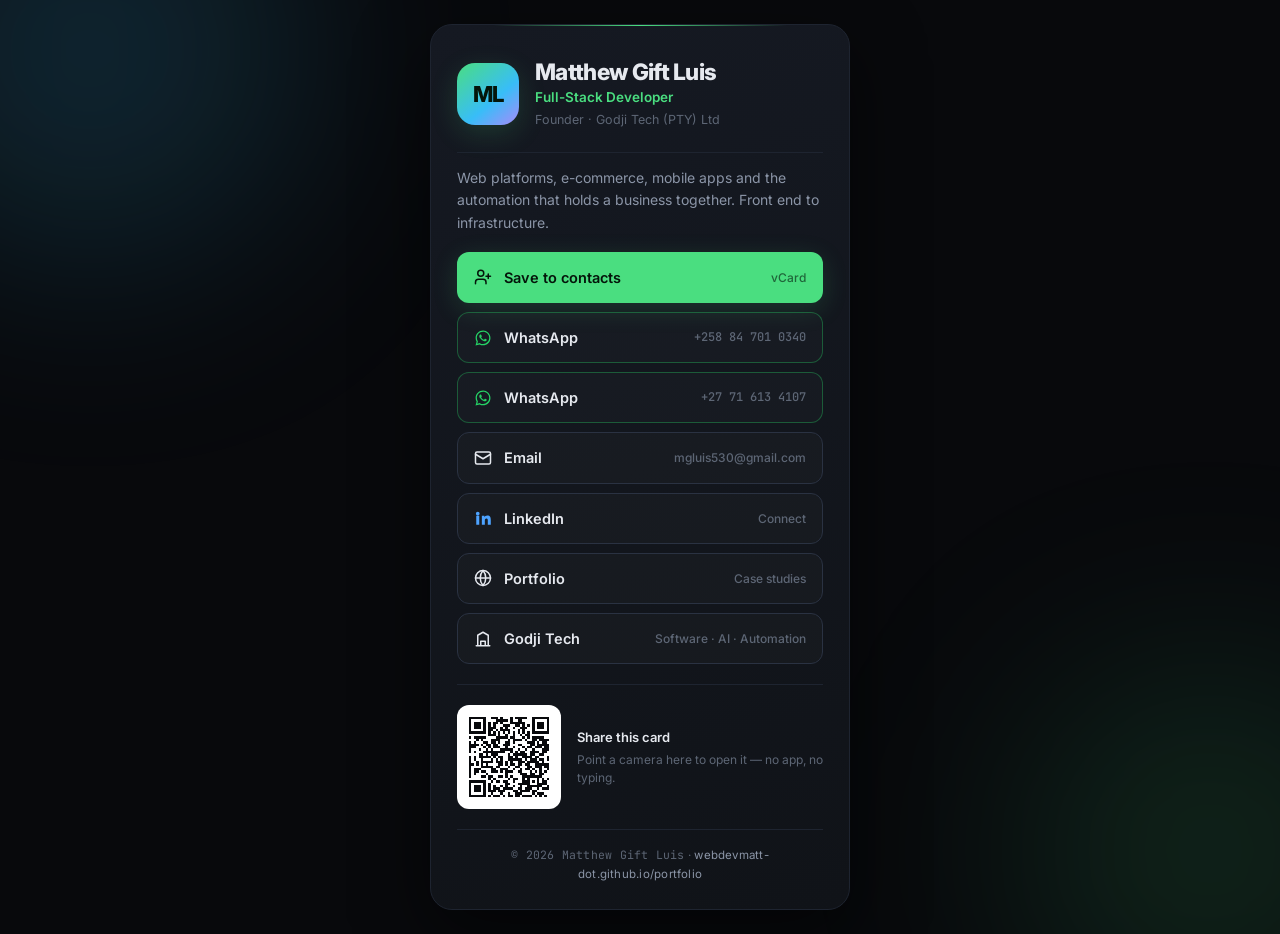
==== card/index.html @ 120b9153 "add digital business card" ====
<!DOCTYPE html>
<html lang="en">
<head>
<meta charset="utf-8">
<meta name="viewport" content="width=device-width, initial-scale=1, viewport-fit=cover">
<title>Matthew Gift Luis — Digital Business Card</title>
<meta name="description" content="Full-stack developer · Founder at Godji Tech (PTY) Ltd. Save my contact, or reach me on WhatsApp or email.">
<meta name="theme-color" content="#08090c">

<meta property="og:type" content="profile">
<meta property="og:title" content="Matthew Gift Luis — Full-Stack Developer">
<meta property="og:description" content="Web platforms, e-commerce, mobile apps and business automation. Front end to infrastructure.">
<meta property="og:url" content="https://webdevmatt-dot.github.io/portfolio/card/">

<link rel="preconnect" href="https://fonts.googleapis.com">
<link rel="preconnect" href="https://fonts.gstatic.com" crossorigin>
<link href="https://fonts.googleapis.com/css2?family=Inter:wght@400;500;600;700;800&family=JetBrains+Mono:wght@400;500&display=swap" rel="stylesheet">
<style>
  :root{
    --bg:#08090c; --surface:#101318; --surface-2:#151922;
    --line:#1e2430; --line-2:#2a3242;
    --text:#e6e9ef; --muted:#8b95a7; --dim:#5d6675;
    --accent:#4ade80; --accent-2:#38bdf8; --accent-3:#a78bfa;
    --wa:#25D366; --li:#0A66C2;
    --glow:rgba(74,222,128,.16);
  }
  *{box-sizing:border-box;margin:0;padding:0}
  body{
    background:var(--bg);color:var(--text);
    font-family:'Inter',-apple-system,BlinkMacSystemFont,'Segoe UI',sans-serif;
    line-height:1.6;-webkit-font-smoothing:antialiased;
    min-height:100dvh;display:flex;align-items:center;justify-content:center;
    padding:24px 16px calc(24px + env(safe-area-inset-bottom));
    overflow-x:hidden;
  }
  a{color:inherit;text-decoration:none}
  .mono{font-family:'JetBrains Mono',ui-monospace,SFMono-Regular,Menlo,monospace}

  .glow{position:fixed;border-radius:50%;filter:blur(110px);pointer-events:none;z-index:0}
  .g1{width:420px;height:420px;top:-160px;left:-120px;background:rgba(56,189,248,.16)}
  .g2{width:380px;height:380px;bottom:-140px;right:-120px;background:rgba(74,222,128,.13)}

  .card{
    position:relative;z-index:1;width:100%;max-width:420px;
    background:linear-gradient(165deg,var(--surface-2),var(--surface));
    border:1px solid var(--line);border-radius:22px;
    padding:34px 26px 26px;overflow:hidden;
    box-shadow:0 24px 70px rgba(0,0,0,.55);
  }
  .card::before{
    content:'';position:absolute;top:0;left:50%;transform:translateX(-50%);
    width:70%;height:1px;
    background:linear-gradient(90deg,transparent,var(--accent),transparent);
  }

  .top{display:flex;align-items:center;gap:16px;margin-bottom:22px}
  .mono-badge{
    width:62px;height:62px;flex:none;border-radius:18px;
    background:linear-gradient(140deg,var(--accent),var(--accent-2) 60%,var(--accent-3));
    color:#04150a;display:grid;place-items:center;
    font-size:22px;font-weight:800;letter-spacing:-.04em;
    box-shadow:0 8px 28px var(--glow);
  }
  .who h1{font-size:1.42rem;font-weight:800;letter-spacing:-.03em;line-height:1.15}
  .who .role{font-size:13.5px;color:var(--accent);font-weight:600;margin-top:2px}
  .who .org{font-size:12.5px;color:var(--dim);margin-top:1px}

  .bio{
    font-size:14px;color:var(--muted);
    padding:14px 0 18px;border-top:1px solid var(--line);
  }

  .actions{display:flex;flex-direction:column;gap:9px;margin-bottom:20px}
  .btn{
    display:flex;align-items:center;gap:12px;
    padding:13px 16px;border-radius:12px;font-size:14.5px;font-weight:600;
    border:1px solid var(--line-2);background:rgba(255,255,255,.02);
    transition:transform .16s ease,border-color .16s ease,background .16s ease;
  }
  .btn:active{transform:scale(.985)}
  @media(hover:hover){.btn:hover{border-color:var(--dim);background:rgba(255,255,255,.05)}}
  .btn svg{width:18px;height:18px;flex:none}
  .btn .sub{margin-left:auto;font-size:12px;font-weight:500;color:var(--dim)}
  .btn-save{
    background:var(--accent);color:#04150a;border-color:transparent;
    box-shadow:0 6px 26px var(--glow);
  }
  .btn-save .sub{color:rgba(4,21,10,.6)}
  @media(hover:hover){.btn-save:hover{background:#5ee893;border-color:transparent}}
  .btn-wa{border-color:rgba(37,211,102,.35)}
  .btn-wa svg{color:var(--wa)}
  .btn-li svg{color:#4da3ff}

  .qr-wrap{
    border-top:1px solid var(--line);padding-top:20px;
    display:flex;align-items:center;gap:16px;
  }
  .qr{
    width:104px;height:104px;flex:none;border-radius:12px;
    background:#fff;padding:7px;
  }
  .qr img{width:100%;height:100%;display:block}
  .qr-text .t{font-size:13px;font-weight:600;margin-bottom:3px}
  .qr-text .d{font-size:12px;color:var(--dim);line-height:1.5}

  footer{
    margin-top:20px;padding-top:16px;border-top:1px solid var(--line);
    font-size:11.5px;color:var(--dim);text-align:center;letter-spacing:.02em;
  }
  footer a{color:var(--muted)}
  @media(hover:hover){footer a:hover{color:var(--accent)}}

  @media(max-width:380px){
    .card{padding:28px 20px 22px}
    .mono-badge{width:54px;height:54px;font-size:19px;border-radius:15px}
    .who h1{font-size:1.28rem}
    .qr-wrap{flex-direction:column;text-align:center;gap:12px}
  }
  @media(prefers-reduced-motion:reduce){*{transition:none!important}}
</style>
</head>
<body>

<div class="glow g1"></div>
<div class="glow g2"></div>

<main class="card">
  <div class="top">
    <div class="mono-badge">ML</div>
    <div class="who">
      <h1>Matthew Gift Luis</h1>
      <div class="role">Full-Stack Developer</div>
      <div class="org">Founder · Godji Tech (PTY) Ltd</div>
    </div>
  </div>

  <p class="bio">
    Web platforms, e-commerce, mobile apps and the automation that holds a business together.
    Front end to infrastructure.
  </p>

  <div class="actions">
    <a class="btn btn-save" href="matthew-gift-luis.vcf" download="matthew-gift-luis.vcf">
      <svg viewBox="0 0 24 24" fill="none" stroke="currentColor" stroke-width="2" stroke-linecap="round" stroke-linejoin="round"><path d="M16 21v-2a4 4 0 0 0-4-4H6a4 4 0 0 0-4 4v2"/><circle cx="9" cy="7" r="4"/><path d="M19 8v6M22 11h-6"/></svg>
      Save to contacts
      <span class="sub">vCard</span>
    </a>

    <a class="btn btn-wa" href="https://wa.me/258847010340" target="_blank" rel="noopener">
      <svg viewBox="0 0 24 24" fill="currentColor"><path d="M12.04 2c-5.46 0-9.9 4.44-9.9 9.9 0 1.75.46 3.45 1.32 4.95L2 22l5.3-1.39a9.86 9.86 0 0 0 4.74 1.21c5.46 0 9.9-4.44 9.9-9.9 0-2.65-1.03-5.14-2.9-7.01A9.82 9.82 0 0 0 12.04 2Zm0 18.02a8.2 8.2 0 0 1-4.19-1.15l-.3-.18-3.11.82.83-3.03-.2-.31a8.18 8.18 0 0 1-1.26-4.37c0-4.54 3.7-8.23 8.24-8.23 2.2 0 4.27.86 5.82 2.41a8.18 8.18 0 0 1 2.41 5.83c0 4.54-3.69 8.21-8.24 8.21Zm4.52-6.16c-.25-.12-1.47-.72-1.69-.81-.23-.08-.39-.12-.56.13-.16.24-.64.8-.78.97-.15.16-.29.18-.53.06-.25-.13-1.05-.39-1.99-1.23-.74-.66-1.23-1.47-1.38-1.72-.14-.25-.01-.38.11-.5.11-.11.25-.29.37-.44.12-.15.16-.25.25-.41.08-.17.04-.31-.02-.43-.06-.12-.56-1.34-.76-1.84-.2-.48-.4-.42-.56-.43h-.47c-.16 0-.43.06-.65.31-.22.25-.85.84-.85 2.04s.87 2.37.99 2.53c.12.16 1.71 2.61 4.14 3.66.58.25 1.03.4 1.38.51.58.19 1.11.16 1.53.1.47-.07 1.47-.6 1.67-1.18.21-.58.21-1.07.15-1.18-.06-.11-.22-.17-.47-.29Z"/></svg>
      WhatsApp
      <span class="sub mono">+258 84 701 0340</span>
    </a>

    <a class="btn btn-wa" href="https://wa.me/27716134107" target="_blank" rel="noopener">
      <svg viewBox="0 0 24 24" fill="currentColor"><path d="M12.04 2c-5.46 0-9.9 4.44-9.9 9.9 0 1.75.46 3.45 1.32 4.95L2 22l5.3-1.39a9.86 9.86 0 0 0 4.74 1.21c5.46 0 9.9-4.44 9.9-9.9 0-2.65-1.03-5.14-2.9-7.01A9.82 9.82 0 0 0 12.04 2Zm0 18.02a8.2 8.2 0 0 1-4.19-1.15l-.3-.18-3.11.82.83-3.03-.2-.31a8.18 8.18 0 0 1-1.26-4.37c0-4.54 3.7-8.23 8.24-8.23 2.2 0 4.27.86 5.82 2.41a8.18 8.18 0 0 1 2.41 5.83c0 4.54-3.69 8.21-8.24 8.21Zm4.52-6.16c-.25-.12-1.47-.72-1.69-.81-.23-.08-.39-.12-.56.13-.16.24-.64.8-.78.97-.15.16-.29.18-.53.06-.25-.13-1.05-.39-1.99-1.23-.74-.66-1.23-1.47-1.38-1.72-.14-.25-.01-.38.11-.5.11-.11.25-.29.37-.44.12-.15.16-.25.25-.41.08-.17.04-.31-.02-.43-.06-.12-.56-1.34-.76-1.84-.2-.48-.4-.42-.56-.43h-.47c-.16 0-.43.06-.65.31-.22.25-.85.84-.85 2.04s.87 2.37.99 2.53c.12.16 1.71 2.61 4.14 3.66.58.25 1.03.4 1.38.51.58.19 1.11.16 1.53.1.47-.07 1.47-.6 1.67-1.18.21-.58.21-1.07.15-1.18-.06-.11-.22-.17-.47-.29Z"/></svg>
      WhatsApp
      <span class="sub mono">+27 71 613 4107</span>
    </a>

    <a class="btn" href="mailto:mgluis530@gmail.com">
      <svg viewBox="0 0 24 24" fill="none" stroke="currentColor" stroke-width="2" stroke-linecap="round" stroke-linejoin="round"><rect x="2" y="4" width="20" height="16" rx="2"/><path d="m22 7-10 6L2 7"/></svg>
      Email
      <span class="sub">mgluis530@gmail.com</span>
    </a>

    <a class="btn btn-li" href="https://www.linkedin.com/in/matthew-gift-luis-199505210/" target="_blank" rel="noopener">
      <svg viewBox="0 0 24 24" fill="currentColor"><path d="M4.98 3.5a2.5 2.5 0 1 1 0 5 2.5 2.5 0 0 1 0-5ZM3 9h4v12H3V9Zm7 0h3.8v1.7h.05c.53-1 1.83-2.05 3.77-2.05 4.03 0 4.78 2.65 4.78 6.1V21h-4v-5.5c0-1.31-.03-3-1.83-3-1.84 0-2.12 1.43-2.12 2.9V21h-4V9Z"/></svg>
      LinkedIn
      <span class="sub">Connect</span>
    </a>

    <a class="btn" href="../index.html">
      <svg viewBox="0 0 24 24" fill="none" stroke="currentColor" stroke-width="2" stroke-linecap="round" stroke-linejoin="round"><circle cx="12" cy="12" r="10"/><path d="M2 12h20M12 2a15.3 15.3 0 0 1 0 20 15.3 15.3 0 0 1 0-20"/></svg>
      Portfolio
      <span class="sub">Case studies</span>
    </a>

    <a class="btn" href="https://godjitech.com" target="_blank" rel="noopener">
      <svg viewBox="0 0 24 24" fill="none" stroke="currentColor" stroke-width="2" stroke-linecap="round" stroke-linejoin="round"><path d="M3 21h18M5 21V7l7-4 7 4v14M9 21v-6h6v6"/></svg>
      Godji Tech
      <span class="sub">Software · AI · Automation</span>
    </a>
  </div>

  <div class="qr-wrap">
    <div class="qr"><img src="qr.svg" alt="QR code linking to this card" width="104" height="104"></div>
    <div class="qr-text">
      <div class="t">Share this card</div>
      <div class="d">Point a camera here to open it — no app, no typing.</div>
    </div>
  </div>

  <footer>
    <span class="mono">© <span id="yr">2026</span> Matthew Gift Luis</span> ·
    <a href="../index.html">webdevmatt-dot.github.io/portfolio</a>
  </footer>
</main>

<script>document.getElementById('yr').textContent=new Date().getFullYear();</script>
</body>
</html>
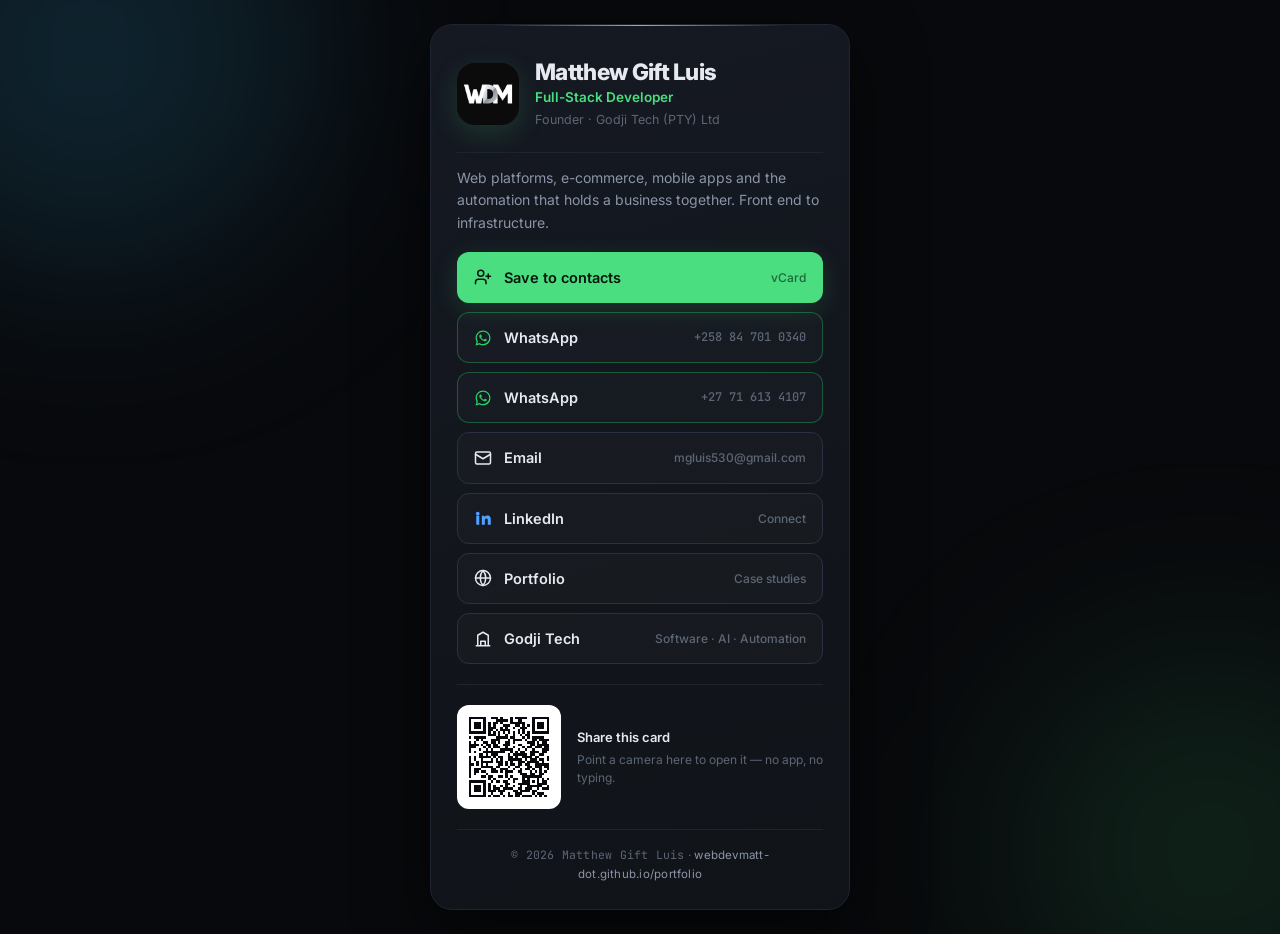
==== commit 55569331: "WDM logo: lockup in the header (mark on phones), mark on case studies, footer and business card; fav" ====
--- a/card/index.html
+++ b/card/index.html
@@ -12,6 +12,13 @@
 <meta property="og:description" content="Web platforms, e-commerce, mobile apps and business automation. Front end to infrastructure.">
 <meta property="og:url" content="https://webdevmatt-dot.github.io/portfolio/card/">
 
+<link rel="icon" href="../favicon.ico" sizes="any">
+<link rel="icon" type="image/png" sizes="32x32" href="../assets/brand/favicon-32.png">
+<link rel="apple-touch-icon" href="../assets/brand/apple-touch-icon.png">
+<meta property="og:image" content="https://webdevmatt-dot.github.io/portfolio/assets/brand/og-image.jpg">
+<meta property="og:image:width" content="1200">
+<meta property="og:image:height" content="630">
+<meta name="twitter:card" content="summary_large_image">
 <link rel="preconnect" href="https://fonts.googleapis.com">
 <link rel="preconnect" href="https://fonts.gstatic.com" crossorigin>
 <link href="https://fonts.googleapis.com/css2?family=Inter:wght@400;500;600;700;800&family=JetBrains+Mono:wght@400;500&display=swap" rel="stylesheet">
@@ -54,6 +61,7 @@
   }
 
   .top{display:flex;align-items:center;gap:16px;margin-bottom:22px}
+  .brand-badge{background:none!important;padding:0;object-fit:cover}
   .mono-badge{
     width:62px;height:62px;flex:none;border-radius:18px;
     background:linear-gradient(140deg,var(--accent),var(--accent-2) 60%,var(--accent-3));
@@ -126,7 +134,7 @@
 
 <main class="card">
   <div class="top">
-    <div class="mono-badge">ML</div>
+    <img class="mono-badge brand-badge" src="../assets/brand/icon-192.png" alt="WDM" width="62" height="62">
     <div class="who">
       <h1>Matthew Gift Luis</h1>
       <div class="role">Full-Stack Developer</div>
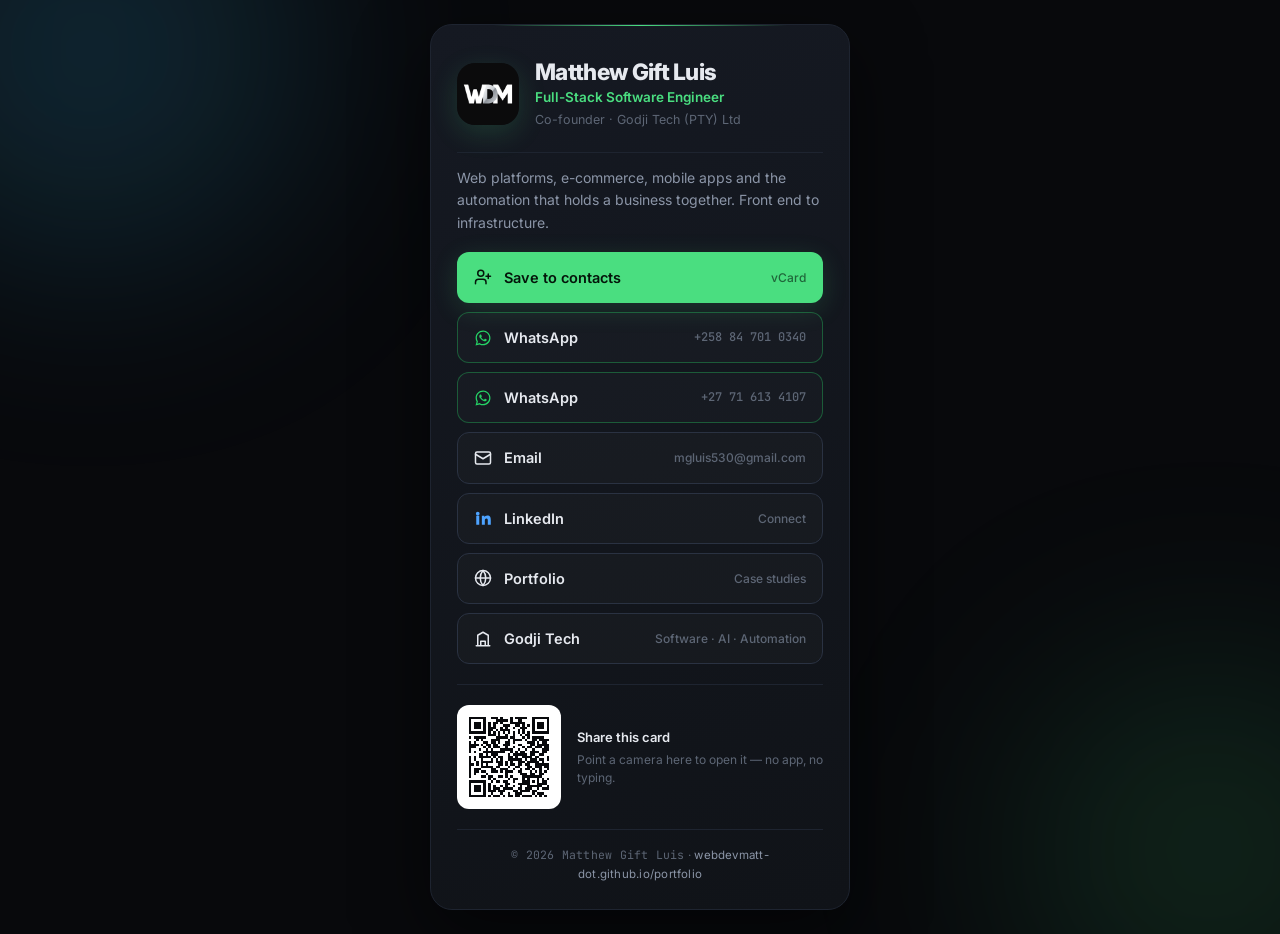
==== commit eaf0cf96: "Rebrand to black/silver, add experience, CV download, screenshots and co-founder title" ====
--- a/card/index.html
+++ b/card/index.html
@@ -4,11 +4,11 @@
 <meta charset="utf-8">
 <meta name="viewport" content="width=device-width, initial-scale=1, viewport-fit=cover">
 <title>Matthew Gift Luis — Digital Business Card</title>
-<meta name="description" content="Full-stack developer · Founder at Godji Tech (PTY) Ltd. Save my contact, or reach me on WhatsApp or email.">
+<meta name="description" content="Full-stack software engineer · Co-founder at Godji Tech (PTY) Ltd. Save my contact, or reach me on WhatsApp or email.">
 <meta name="theme-color" content="#08090c">
 
 <meta property="og:type" content="profile">
-<meta property="og:title" content="Matthew Gift Luis — Full-Stack Developer">
+<meta property="og:title" content="Matthew Gift Luis — Full-Stack Software Engineer">
 <meta property="og:description" content="Web platforms, e-commerce, mobile apps and business automation. Front end to infrastructure.">
 <meta property="og:url" content="https://webdevmatt-dot.github.io/portfolio/card/">
 
@@ -137,8 +137,8 @@
     <img class="mono-badge brand-badge" src="../assets/brand/icon-192.png" alt="WDM" width="62" height="62">
     <div class="who">
       <h1>Matthew Gift Luis</h1>
-      <div class="role">Full-Stack Developer</div>
-      <div class="org">Founder · Godji Tech (PTY) Ltd</div>
+      <div class="role">Full-Stack Software Engineer</div>
+      <div class="org">Co-founder · Godji Tech (PTY) Ltd</div>
     </div>
   </div>
 
